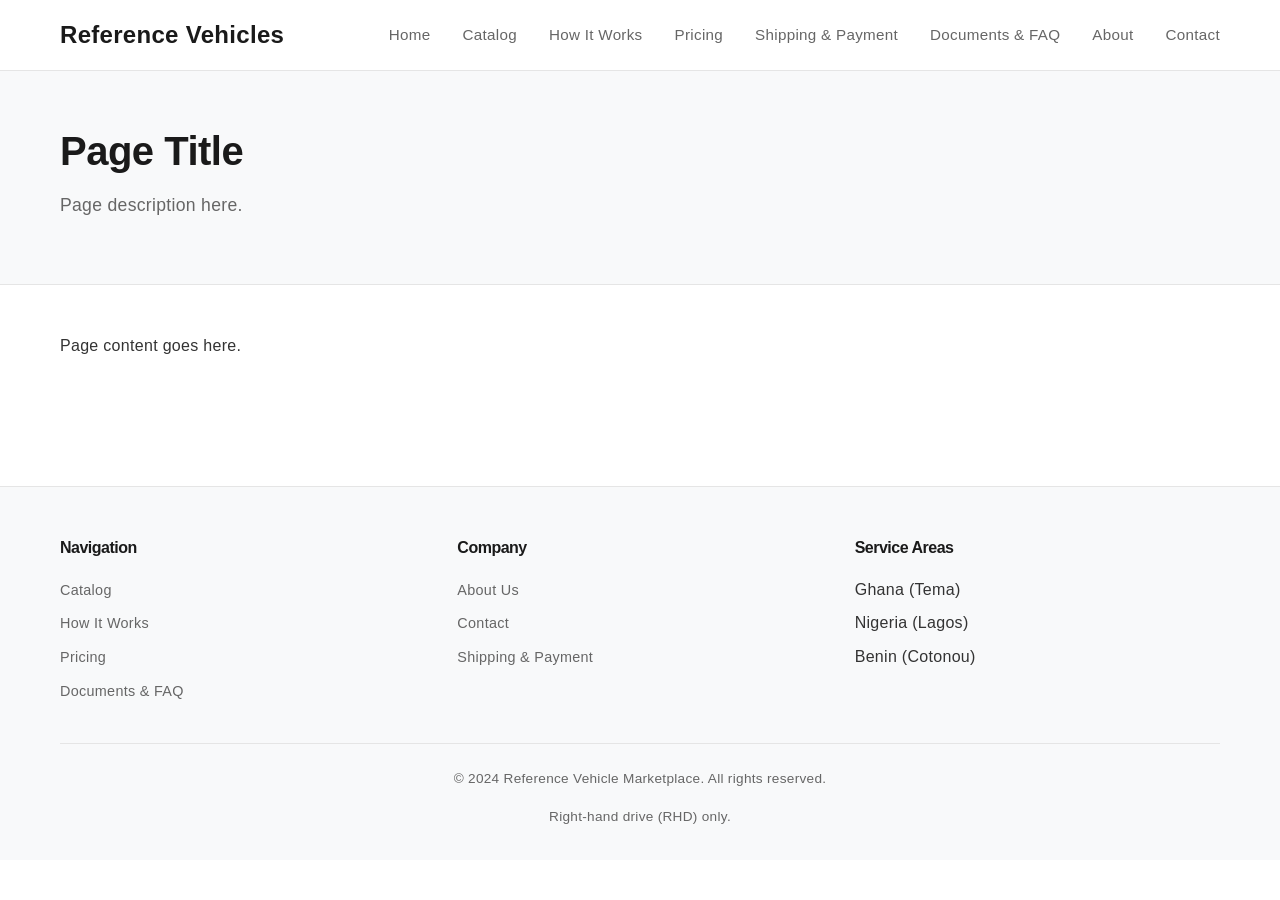
==== about.html @ 440b5043 "Initial commit" ====
<!DOCTYPE html>
<html lang="en">
<head>
  <meta charset="UTF-8">
  <meta name="viewport" content="width=device-width, initial-scale=1.0">
  <title>Page Title - Reference Vehicle Marketplace</title>
  <link rel="stylesheet" href="css/style.css">
  <link rel="stylesheet" href="css/blocksy-inspired.css">
  <link rel="stylesheet" href="css/responsive.css">
</head>
<body>
  <header class="site-header">
    <nav class="navbar">
      <div class="container">
        <div class="navbar-brand">
          <a href="index.html" class="logo">Reference Vehicles</a>
        </div>
        <ul class="navbar-menu">
          <li><a href="index.html">Home</a></li>
          <li><a href="catalog.html">Catalog</a></li>
          <li><a href="how-it-works.html">How It Works</a></li>
          <li><a href="pricing.html">Pricing</a></li>
          <li><a href="shipping-payment.html">Shipping & Payment</a></li>
          <li><a href="documents-faq.html">Documents & FAQ</a></li>
          <li><a href="about.html">About</a></li>
          <li><a href="contact.html">Contact</a></li>
        </ul>
      </div>
    </nav>
  </header>

  <main>
    <section class="page-header">
      <div class="container">
        <h1>Page Title</h1>
        <p>Page description here.</p>
      </div>
    </section>

    <section style="padding: 3rem 0;">
      <div class="container">
        <p>Page content goes here.</p>
      </div>
    </section>
  </main>

  <footer class="site-footer">
    <div class="container">
      <div class="footer-content">
        <div class="footer-section">
          <h4>Navigation</h4>
          <ul>
            <li><a href="catalog.html">Catalog</a></li>
            <li><a href="how-it-works.html">How It Works</a></li>
            <li><a href="pricing.html">Pricing</a></li>
            <li><a href="documents-faq.html">Documents & FAQ</a></li>
          </ul>
        </div>
        <div class="footer-section">
          <h4>Company</h4>
          <ul>
            <li><a href="about.html">About Us</a></li>
            <li><a href="contact.html">Contact</a></li>
            <li><a href="shipping-payment.html">Shipping & Payment</a></li>
          </ul>
        </div>
        <div class="footer-section">
          <h4>Service Areas</h4>
          <ul>
            <li>Ghana (Tema)</li>
            <li>Nigeria (Lagos)</li>
            <li>Benin (Cotonou)</li>
          </ul>
        </div>
      </div>
      <div class="footer-bottom">
        <p>&copy; 2024 Reference Vehicle Marketplace. All rights reserved.</p>
        <p class="disclaimer-footer">Right-hand drive (RHD) only.</p>
      </div>
    </div>
  </footer>

  <script src="js/main.js"></script>
</body>
</html>
---- css/style.css ----
/* Reset */
* {
  margin: 0;
  padding: 0;
  box-sizing: border-box;
}

html {
  font-size: 16px;
  scroll-behavior: smooth;
}

body {
  font-family: -apple-system, BlinkMacSystemFont, 'Segoe UI', Roboto, sans-serif;
  line-height: 1.6;
  color: #333;
  background-color: #fff;
}

h1, h2, h3, h4, h5, h6 {
  font-weight: 600;
  margin-bottom: 1rem;
  color: #1a1a1a;
}

h1 { font-size: 2.5rem; }
h2 { font-size: 2rem; }
h3 { font-size: 1.5rem; }

p { margin-bottom: 1rem; }

a {
  color: #0066cc;
  text-decoration: none;
  transition: color 0.3s ease;
}

a:hover {
  color: #0052a3;
}

/* Container */
.container {
  max-width: 1200px;
  margin: 0 auto;
  padding: 0 20px;
}

/* Header */
.site-header {
  background-color: #fff;
  border-bottom: 1px solid #e5e5e5;
  position: sticky;
  top: 0;
  z-index: 100;
}

.navbar {
  padding: 1rem 0;
}

.navbar .container {
  display: flex;
  justify-content: space-between;
  align-items: center;
}

.navbar-brand {
  flex-shrink: 0;
}

.logo {
  font-size: 1.5rem;
  font-weight: 700;
  color: #1a1a1a;
}

.navbar-menu {
  display: flex;
  list-style: none;
  gap: 2rem;
}

.navbar-menu a {
  color: #666;
  font-size: 0.95rem;
}

/* Buttons */
.btn {
  display: inline-block;
  padding: 0.75rem 1.5rem;
  border: none;
  border-radius: 4px;
  font-size: 1rem;
  font-weight: 500;
  cursor: pointer;
  transition: all 0.3s ease;
}

.btn-primary {
  background-color: #0066cc;
  color: #fff;
}

.btn-primary:hover {
  background-color: #0052a3;
}

.btn-secondary {
  background-color: #f0f0f0;
  color: #333;
  border: 1px solid #ddd;
}

.btn-secondary:hover {
  background-color: #e5e5e5;
}

.btn-block {
  display: block;
  width: 100%;
  margin-bottom: 0.5rem;
}

/* Sections */
section {
  padding: 3rem 0;
}

.hero {
  padding: 4rem 0;
  text-align: center;
  background-color: #f8f9fa;
}

.hero-content h1 {
  margin-bottom: 1rem;
}

.hero-subtitle {
  font-size: 1.2rem;
  color: #666;
  margin-bottom: 1.5rem;
}

.disclaimer-badge {
  display: inline-block;
  padding: 0.5rem 1rem;
  background-color: #fff3cd;
  border: 1px solid #ffc107;
  border-radius: 4px;
  color: #856404;
  font-size: 0.9rem;
  margin: 1rem 0;
}

.page-header {
  padding: 3rem 0;
  background-color: #f8f9fa;
  border-bottom: 1px solid #e5e5e5;
}

.page-header h1 {
  margin-bottom: 0.5rem;
}

.page-header p {
  color: #666;
  font-size: 1.1rem;
}

/* Feature Grid */
.features {
  padding: 4rem 0;
}

.features h2 {
  text-align: center;
  margin-bottom: 3rem;
}

.features-grid {
  display: grid;
  grid-template-columns: repeat(4, 1fr);
  gap: 2rem;
}

.feature-card {
  padding: 2rem;
  background-color: #f8f9fa;
  border-radius: 4px;
  transition: transform 0.3s ease;
}

.feature-card:hover {
  transform: translateY(-2px);
}

.feature-card h3 {
  margin-bottom: 1rem;
  font-size: 1.1rem;
}

.feature-card p {
  color: #666;
  font-size: 0.95rem;
}

/* CTA Section */
.cta-section {
  padding: 3rem 0;
  text-align: center;
  background-color: #f8f9fa;
  border-top: 1px solid #e5e5e5;
  border-bottom: 1px solid #e5e5e5;
}

.cta-section h2 {
  margin-bottom: 1rem;
}

.cta-section p {
  color: #666;
  margin-bottom: 2rem;
}

.cta-buttons {
  display: flex;
  gap: 1rem;
  justify-content: center;
}

/* Info Grid */
.info-section {
  padding: 4rem 0;
}

.info-grid {
  display: grid;
  grid-template-columns: repeat(3, 1fr);
  gap: 2rem;
}

.info-box {
  padding: 2rem;
  background-color: #f8f9fa;
  border-radius: 4px;
}

.info-box h3 {
  margin-bottom: 1rem;
}

.info-box p {
  color: #666;
  font-size: 0.95rem;
}

/* Catalog Layout */
.catalog-layout {
  display: grid;
  grid-template-columns: 250px 1fr;
  gap: 2rem;
}

.catalog-sidebar {
  background-color: #f8f9fa;
  padding: 1.5rem;
  border-radius: 4px;
}

.filter-group h3 {
  font-size: 1rem;
  margin-bottom: 1.5rem;
}

.filter-item {
  margin-bottom: 1.5rem;
}

.filter-item label {
  display: block;
  margin-bottom: 0.5rem;
  font-weight: 500;
}

.filter-select,
.filter-input {
  width: 100%;
  padding: 0.6rem;
  border: 1px solid #ddd;
  border-radius: 4px;
  font-size: 0.9rem;
}

.catalog-main {
  flex: 1;
}

.results-info {
  display: flex;
  justify-content: space-between;
  margin-bottom: 2rem;
  padding-bottom: 1rem;
  border-bottom: 1px solid #e5e5e5;
}

/* Vehicle Grid */
.vehicle-grid {
  display: grid;
  grid-template-columns: repeat(auto-fill, minmax(280px, 1fr));
  gap: 1.5rem;
  margin-bottom: 2rem;
}

.vehicle-card {
  background-color: white;
  border: 1px solid #e5e5e5;
  border-radius: 4px;
  overflow: hidden;
  transition: all 0.3s ease;
}

.vehicle-card:hover {
  border-color: #0066cc;
  box-shadow: 0 4px 8px rgba(0, 0, 0, 0.1);
}

.vehicle-image {
  position: relative;
  width: 100%;
  padding-bottom: 66.67%;
  overflow: hidden;
  background-color: #f8f9fa;
}

.vehicle-image img {
  position: absolute;
  top: 0;
  left: 0;
  width: 100%;
  height: 100%;
  object-fit: cover;
}

.badge {
  display: inline-block;
  padding: 0.25rem 0.75rem;
  background-color: #f0f0f0;
  border: 1px solid #ddd;
  border-radius: 3px;
  font-size: 0.75rem;
  font-weight: 600;
  position: absolute;
  top: 10px;
  right: 10px;
}

.vehicle-info {
  padding: 1.5rem;
}

.vehicle-info h3 {
  font-size: 1.1rem;
  margin-bottom: 1rem;
}

.vehicle-specs p {
  font-size: 0.9rem;
  color: #666;
  margin-bottom: 0.5rem;
}

.vehicle-price {
  margin-top: 1rem;
  padding-top: 1rem;
  border-top: 1px solid #e5e5e5;
}

.price-range {
  font-size: 1.1rem;
  font-weight: 600;
  color: #0066cc;
}

.price-period {
  font-size: 0.85rem;
  color: #999;
}

/* Footer */
.site-footer {
  background-color: #f8f9fa;
  border-top: 1px solid #e5e5e5;
  padding: 3rem 0 1rem;
  margin-top: 4rem;
}

.footer-content {
  display: grid;
  grid-template-columns: repeat(3, 1fr);
  gap: 2rem;
  margin-bottom: 2rem;
}

.footer-section h4 {
  margin-bottom: 1rem;
  font-size: 1rem;
}

.footer-section ul {
  list-style: none;
}

.footer-section li {
  margin-bottom: 0.5rem;
}

.footer-section a {
  color: #666;
  font-size: 0.9rem;
}

.footer-bottom {
  border-top: 1px solid #e5e5e5;
  padding-top: 1.5rem;
  text-align: center;
  color: #666;
  font-size: 0.85rem;
}

.disclaimer-footer {
  margin-top: 1rem;
}

/* Forms */
form {
  max-width: 600px;
}

fieldset {
  border: none;
  padding: 1.5rem 0;
  border-bottom: 1px solid #e5e5e5;
}

legend {
  font-size: 1.1rem;
  font-weight: 600;
  margin-bottom: 1rem;
}

.form-group {
  margin-bottom: 1.5rem;
}

.form-row {
  display: grid;
  grid-template-columns: 1fr 1fr;
  gap: 1rem;
}

label {
  display: block;
  margin-bottom: 0.5rem;
  font-weight: 500;
}

input[type="text"],
input[type="email"],
input[type="tel"],
input[type="number"],
select,
textarea {
  width: 100%;
  padding: 0.75rem;
  border: 1px solid #ddd;
  border-radius: 4px;
  font-size: 1rem;
}

input[type="text"]:focus,
input[type="email"]:focus,
input[type="tel"]:focus,
input[type="number"]:focus,
select:focus,
textarea:focus {
  outline: none;
  border-color: #0066cc;
  box-shadow: 0 0 0 3px rgba(0, 102, 204, 0.1);
}

small {
  display: block;
  margin-top: 0.25rem;
  color: #666;
  font-size: 0.85rem;
}

/* Vehicle Detail */
.vehicle-detail-layout {
  display: grid;
  grid-template-columns: 1fr 1fr;
  gap: 3rem;
}

.vehicle-gallery {
  display: flex;
  flex-direction: column;
}

.main-image {
  position: relative;
  width: 100%;
  padding-bottom: 75%;
  overflow: hidden;
  background-color: #f8f9fa;
  border-radius: 4px;
  margin-bottom: 1rem;
}

.main-image img {
  position: absolute;
  top: 0;
  left: 0;
  width: 100%;
  height: 100%;
  object-fit: cover;
}

.disclaimer-box {
  background-color: #f8f9fa;
  border-left: 4px solid #ffc107;
  padding: 1.5rem;
  margin: 1.5rem 0;
  border-radius: 4px;
}

.price-section {
  background-color: #f8f9fa;
  padding: 1.5rem;
  border-radius: 4px;
  margin: 1.5rem 0;
}

.price-label {
  display: block;
  font-size: 0.85rem;
  color: #666;
  margin-bottom: 0.5rem;
}

.price-value {
  display: block;
  font-size: 1.5rem;
  font-weight: 600;
  color: #0066cc;
}

.spec-table {
  width: 100%;
  border-collapse: collapse;
  margin: 1rem 0;
}

.spec-table tr {
  border-bottom: 1px solid #e5e5e5;
}

.spec-label {
  font-weight: 500;
  color: #666;
  width: 40%;
  padding: 0.75rem 0;
}

.spec-value {
  color: #1a1a1a;
  padding: 0.75rem 0;
}

/* Pagination */
.pagination {
  display: flex;
  justify-content: center;
  gap: 0.5rem;
  margin-top: 2rem;
}

.pagination-btn {
  padding: 0.5rem 1rem;
  border: 1px solid #ddd;
  background-color: white;
  border-radius: 4px;
  cursor: pointer;
}

.pagination-btn:hover {
  background-color: #f8f9fa;
}

.pagination-current {
  padding: 0.5rem 1rem;
  background-color: #0066cc;
  color: white;
  border-radius: 4px;
  font-weight: 600;
}

/* Responsive */
@media (max-width: 768px) {
  .navbar-menu {
    gap: 1rem;
  }

  .features-grid,
  .info-grid,
  .footer-content {
    grid-template-columns: 1fr;
  }

  .catalog-layout {
    grid-template-columns: 1fr;
  }

  .vehicle-detail-layout {
    grid-template-columns: 1fr;
  }

  .form-row {
    grid-template-columns: 1fr;
  }

  h1 { font-size: 1.8rem; }
  h2 { font-size: 1.4rem; }
}

@media (max-width: 480px) {
  html { font-size: 14px; }

  .container {
    padding: 0 12px;
  }

  .navbar .container {
    flex-direction: column;
  }

  .navbar-menu {
    flex-wrap: wrap;
    justify-content: center;
  }

  h1 { font-size: 1.4rem; }
  h2 { font-size: 1.1rem; }

  .cta-buttons {
    flex-direction: column;
  }

  .btn {
    width: 100%;
  }
}
---- css/blocksy-inspired.css ----
/* Blocksy Theme Aesthetic - Minimal Design */

:root {
  --color-primary: #0066cc;
  --color-text-primary: #1a1a1a;
  --color-text-secondary: #666;
  --color-bg-light: #f8f9fa;
  --color-border: #e5e5e5;
}

/* Typography */
body {
  letter-spacing: 0.3px;
}

h1, h2, h3, h4, h5, h6 {
  letter-spacing: -0.5px;
}

/* Minimal buttons */
.btn {
  letter-spacing: 0.3px;
  box-shadow: 0 1px 2px rgba(0, 0, 0, 0.05);
}

.btn-primary:hover {
  box-shadow: 0 2px 4px rgba(0, 0, 0, 0.08);
  transform: translateY(-1px);
}

/* Micro interactions */
a {
  transition: color 0.3s ease;
}

button {
  transition: all 0.3s ease;
}

input, select, textarea {
  transition: border-color 0.3s ease, box-shadow 0.3s ease;
}

/* Grid-based layout */
.features-grid,
.info-grid,
.vehicle-grid {
  grid-auto-rows: minmax(auto, max-content);
}

/* Whitespace */
section {
  padding: 3rem 0;
}

/* Card design */
.feature-card,
.info-box,
.vehicle-card {
  border: 1px solid var(--color-border);
}

.feature-card:hover,
.vehicle-card:hover {
  border-color: var(--color-primary);
}

/* Focus states */
:focus-visible {
  outline: 2px solid var(--color-primary);
  outline-offset: 2px;
}

/* Smooth scroll */
html {
  scroll-behavior: smooth;
}
---- css/responsive.css ----
/* Already included in style.css above - no separate file needed */
/* If you want a separate file, just create an empty file */
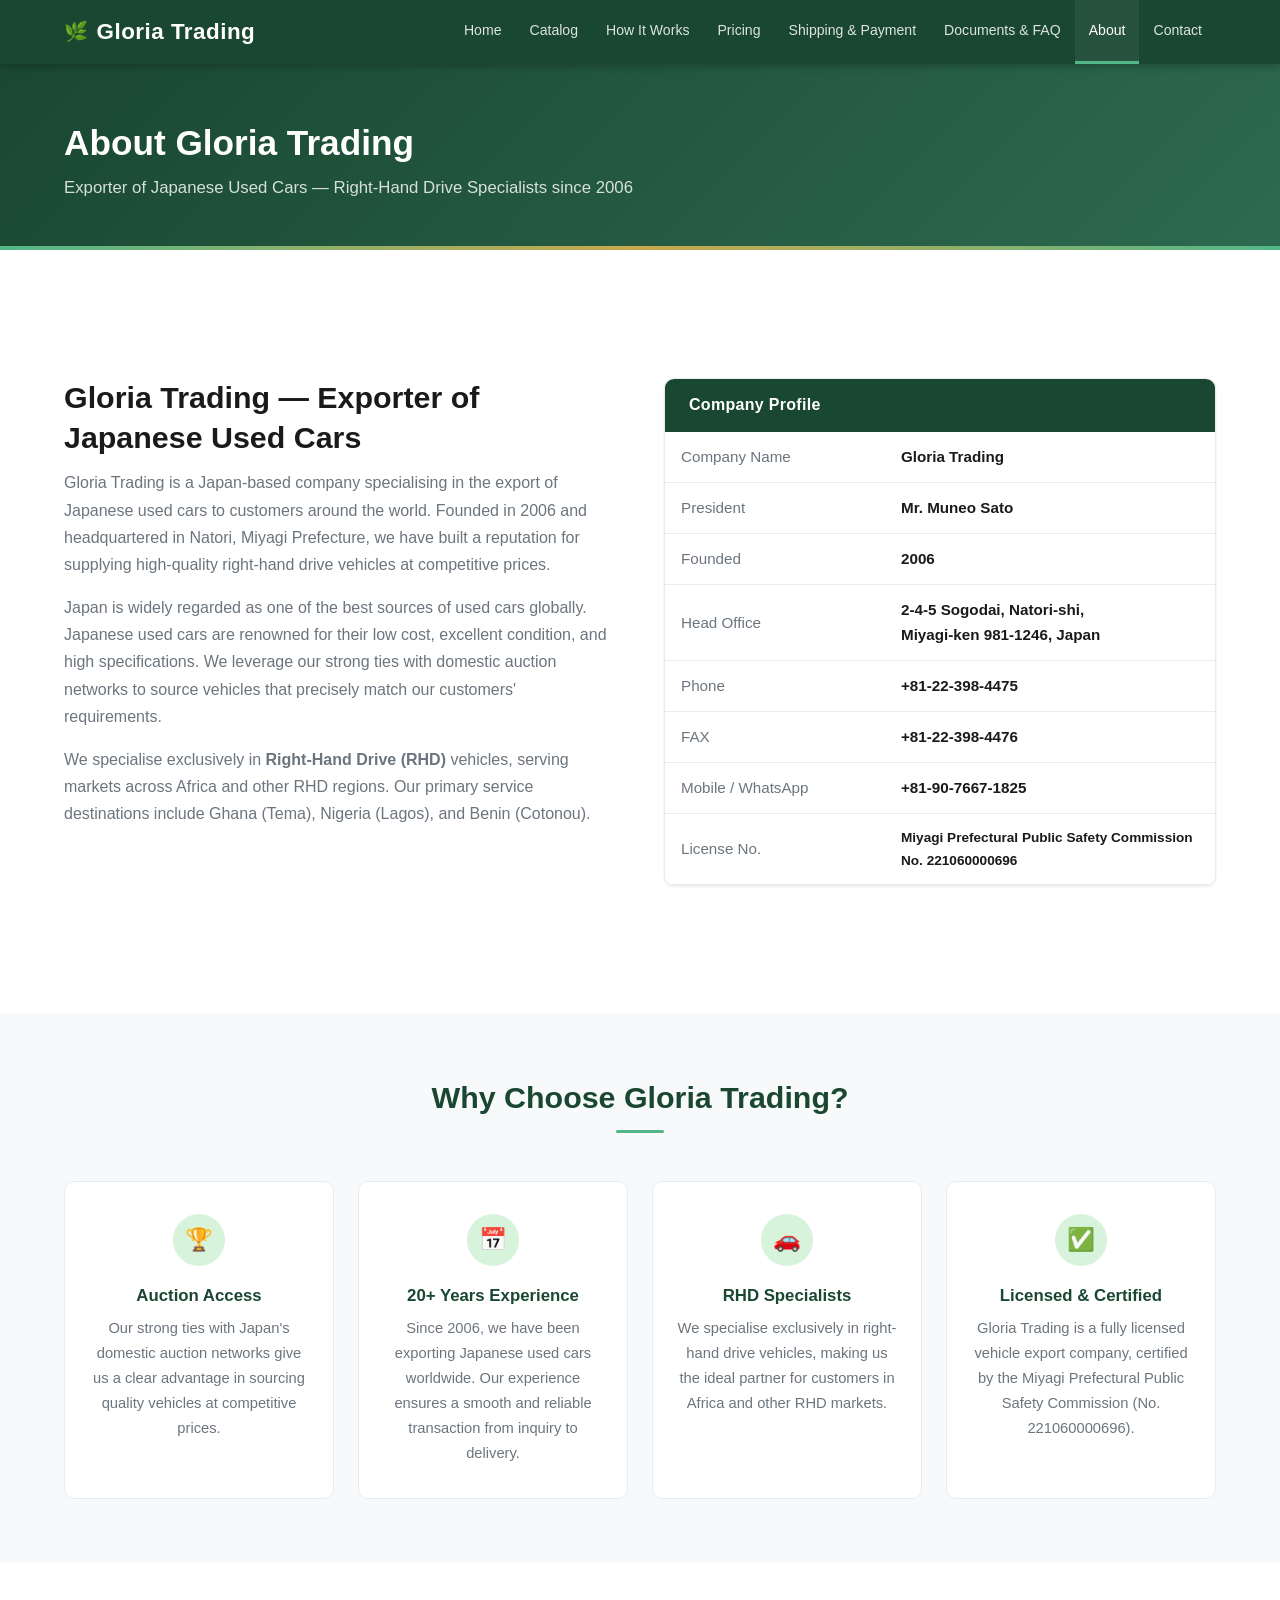
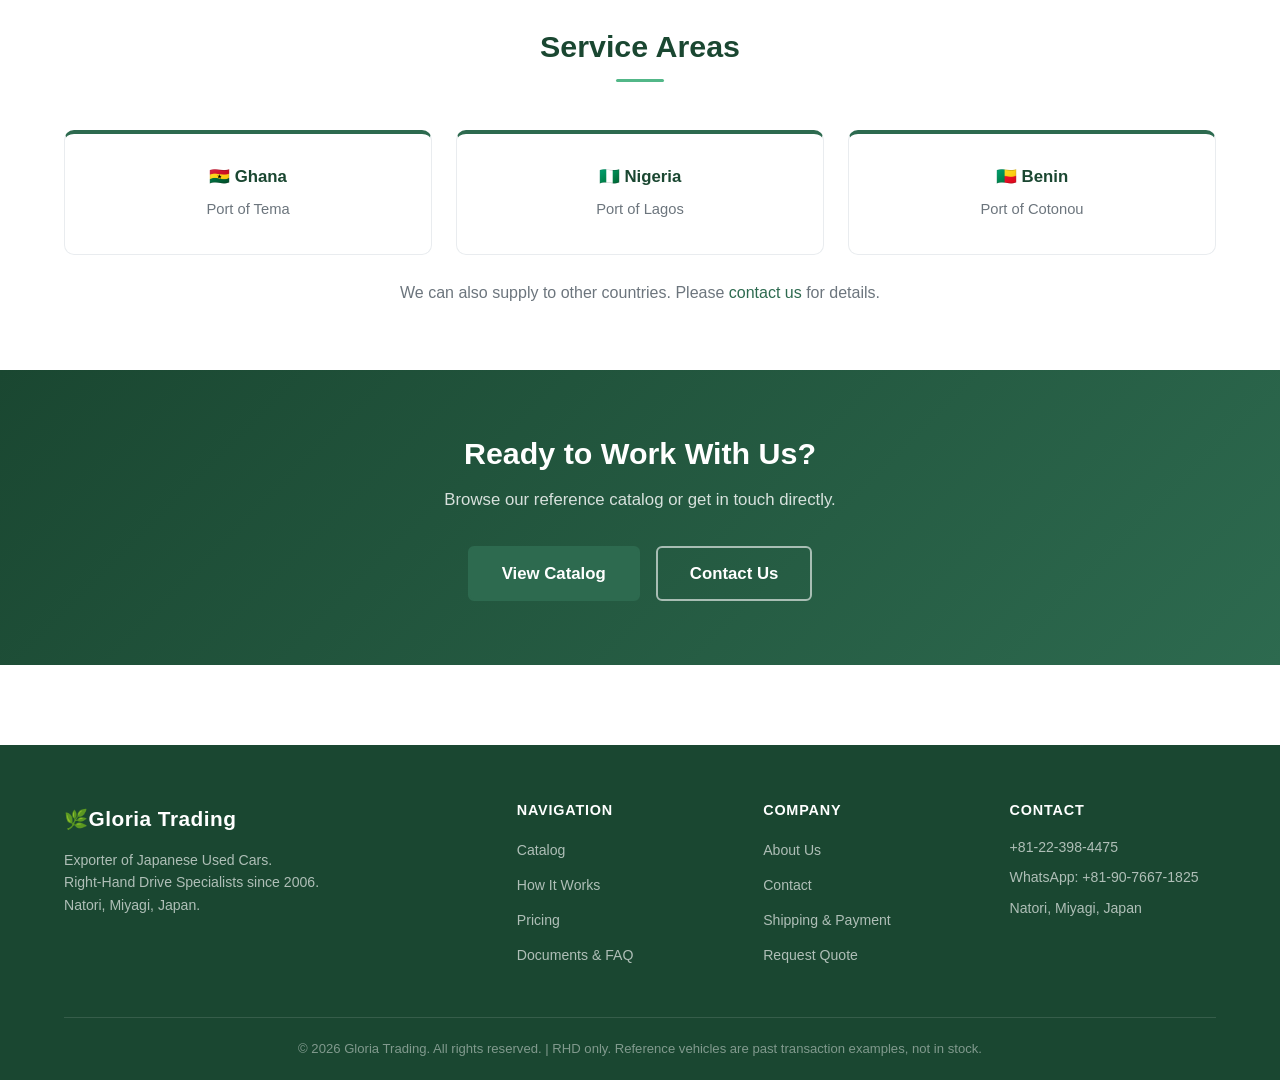
==== commit c8b9b9a4: "初期設定" ====
--- a/about.html
+++ b/about.html
@@ -3,26 +3,29 @@
 <head>
   <meta charset="UTF-8">
   <meta name="viewport" content="width=device-width, initial-scale=1.0">
-  <title>Page Title - Reference Vehicle Marketplace</title>
+  <meta name="description" content="Gloria Trading - Exporter of Japanese used cars since 2006. Based in Miyagi, Japan.">
+  <title>About Us - Gloria Trading</title>
   <link rel="stylesheet" href="css/style.css">
-  <link rel="stylesheet" href="css/blocksy-inspired.css">
-  <link rel="stylesheet" href="css/responsive.css">
 </head>
 <body>
+
   <header class="site-header">
     <nav class="navbar">
       <div class="container">
         <div class="navbar-brand">
-          <a href="index.html" class="logo">Reference Vehicles</a>
+          <a href="index.html" class="logo">Gloria Trading</a>
         </div>
-        <ul class="navbar-menu">
+        <button class="navbar-toggle" id="navToggle" aria-label="Menu">
+          <span></span><span></span><span></span>
+        </button>
+        <ul class="navbar-menu" id="navMenu">
           <li><a href="index.html">Home</a></li>
           <li><a href="catalog.html">Catalog</a></li>
           <li><a href="how-it-works.html">How It Works</a></li>
           <li><a href="pricing.html">Pricing</a></li>
-          <li><a href="shipping-payment.html">Shipping & Payment</a></li>
-          <li><a href="documents-faq.html">Documents & FAQ</a></li>
-          <li><a href="about.html">About</a></li>
+          <li><a href="shipping-payment.html">Shipping &amp; Payment</a></li>
+          <li><a href="documents-faq.html">Documents &amp; FAQ</a></li>
+          <li><a href="about.html" class="active">About</a></li>
           <li><a href="contact.html">Contact</a></li>
         </ul>
       </div>
@@ -32,14 +35,104 @@
   <main>
     <section class="page-header">
       <div class="container">
-        <h1>Page Title</h1>
-        <p>Page description here.</p>
+        <h1>About Gloria Trading</h1>
+        <p>Exporter of Japanese Used Cars — Right-Hand Drive Specialists since 2006</p>
       </div>
     </section>
 
-    <section style="padding: 3rem 0;">
+    <!-- Company Intro -->
+    <section style="padding: 4rem 0;">
       <div class="container">
-        <p>Page content goes here.</p>
+        <div class="about-intro">
+          <div>
+            <h2>Gloria Trading — Exporter of Japanese Used Cars</h2>
+            <p>Gloria Trading is a Japan-based company specialising in the export of Japanese used cars to customers around the world. Founded in 2006 and headquartered in Natori, Miyagi Prefecture, we have built a reputation for supplying high-quality right-hand drive vehicles at competitive prices.</p>
+            <p>Japan is widely regarded as one of the best sources of used cars globally. Japanese used cars are renowned for their low cost, excellent condition, and high specifications. We leverage our strong ties with domestic auction networks to source vehicles that precisely match our customers' requirements.</p>
+            <p>We specialise exclusively in <strong>Right-Hand Drive (RHD)</strong> vehicles, serving markets across Africa and other RHD regions. Our primary service destinations include Ghana (Tema), Nigeria (Lagos), and Benin (Cotonou).</p>
+          </div>
+          <div class="company-profile-card">
+            <h3>Company Profile</h3>
+            <table class="profile-table">
+              <tr><td>Company Name</td><td>Gloria Trading</td></tr>
+              <tr><td>President</td><td>Mr. Muneo Sato</td></tr>
+              <tr><td>Founded</td><td>2006</td></tr>
+              <tr><td>Head Office</td><td>2-4-5 Sogodai, Natori-shi,<br>Miyagi-ken 981-1246, Japan</td></tr>
+              <tr><td>Phone</td><td>+81-22-398-4475</td></tr>
+              <tr><td>FAX</td><td>+81-22-398-4476</td></tr>
+              <tr><td>Mobile / WhatsApp</td><td>+81-90-7667-1825</td></tr>
+              <tr><td>License No.</td><td style="font-size:0.85rem;">Miyagi Prefectural Public Safety Commission<br>No. 221060000696</td></tr>
+            </table>
+          </div>
+        </div>
+      </div>
+    </section>
+
+    <!-- Why Choose -->
+    <section class="features" style="background:#f8f9fa;">
+      <div class="container">
+        <div class="section-title">
+          <h2>Why Choose Gloria Trading?</h2>
+          <div class="section-divider"></div>
+        </div>
+        <div class="features-grid">
+          <div class="feature-card">
+            <div class="feature-icon">🏆</div>
+            <h3>Auction Access</h3>
+            <p>Our strong ties with Japan's domestic auction networks give us a clear advantage in sourcing quality vehicles at competitive prices.</p>
+          </div>
+          <div class="feature-card">
+            <div class="feature-icon">📅</div>
+            <h3>20+ Years Experience</h3>
+            <p>Since 2006, we have been exporting Japanese used cars worldwide. Our experience ensures a smooth and reliable transaction from inquiry to delivery.</p>
+          </div>
+          <div class="feature-card">
+            <div class="feature-icon">🚗</div>
+            <h3>RHD Specialists</h3>
+            <p>We specialise exclusively in right-hand drive vehicles, making us the ideal partner for customers in Africa and other RHD markets.</p>
+          </div>
+          <div class="feature-card">
+            <div class="feature-icon">✅</div>
+            <h3>Licensed &amp; Certified</h3>
+            <p>Gloria Trading is a fully licensed vehicle export company, certified by the Miyagi Prefectural Public Safety Commission (No. 221060000696).</p>
+          </div>
+        </div>
+      </div>
+    </section>
+
+    <!-- Service Areas -->
+    <section class="info-section">
+      <div class="container">
+        <div class="section-title">
+          <h2>Service Areas</h2>
+          <div class="section-divider"></div>
+        </div>
+        <div class="info-grid">
+          <div class="info-box" style="text-align:center;">
+            <h3>🇬🇭 Ghana</h3>
+            <p>Port of Tema</p>
+          </div>
+          <div class="info-box" style="text-align:center;">
+            <h3>🇳🇬 Nigeria</h3>
+            <p>Port of Lagos</p>
+          </div>
+          <div class="info-box" style="text-align:center;">
+            <h3>🇧🇯 Benin</h3>
+            <p>Port of Cotonou</p>
+          </div>
+        </div>
+        <p style="text-align:center; margin-top:1.5rem; color:var(--text-muted);">We can also supply to other countries. Please <a href="contact.html">contact us</a> for details.</p>
+      </div>
+    </section>
+
+    <!-- CTA -->
+    <section class="cta-section">
+      <div class="container">
+        <h2>Ready to Work With Us?</h2>
+        <p>Browse our reference catalog or get in touch directly.</p>
+        <div class="cta-buttons">
+          <a href="catalog.html" class="btn btn-primary btn-lg">View Catalog</a>
+          <a href="contact.html" class="btn btn-outline btn-lg">Contact Us</a>
+        </div>
       </div>
     </section>
   </main>
@@ -47,13 +140,17 @@
   <footer class="site-footer">
     <div class="container">
       <div class="footer-content">
+        <div class="footer-brand">
+          <a href="index.html" class="logo">Gloria Trading</a>
+          <p>Exporter of Japanese Used Cars.<br>Right-Hand Drive Specialists since 2006.<br>Natori, Miyagi, Japan.</p>
+        </div>
         <div class="footer-section">
           <h4>Navigation</h4>
           <ul>
             <li><a href="catalog.html">Catalog</a></li>
             <li><a href="how-it-works.html">How It Works</a></li>
             <li><a href="pricing.html">Pricing</a></li>
-            <li><a href="documents-faq.html">Documents & FAQ</a></li>
+            <li><a href="documents-faq.html">Documents &amp; FAQ</a></li>
           </ul>
         </div>
         <div class="footer-section">
@@ -61,25 +158,28 @@
           <ul>
             <li><a href="about.html">About Us</a></li>
             <li><a href="contact.html">Contact</a></li>
-            <li><a href="shipping-payment.html">Shipping & Payment</a></li>
+            <li><a href="shipping-payment.html">Shipping &amp; Payment</a></li>
+            <li><a href="rfq.html">Request Quote</a></li>
           </ul>
         </div>
         <div class="footer-section">
-          <h4>Service Areas</h4>
-          <ul>
-            <li>Ghana (Tema)</li>
-            <li>Nigeria (Lagos)</li>
-            <li>Benin (Cotonou)</li>
-          </ul>
+          <h4>Contact</h4>
+          <p>+81-22-398-4475</p>
+          <p>WhatsApp: +81-90-7667-1825</p>
+          <p>Natori, Miyagi, Japan</p>
         </div>
       </div>
       <div class="footer-bottom">
-        <p>&copy; 2024 Reference Vehicle Marketplace. All rights reserved.</p>
-        <p class="disclaimer-footer">Right-hand drive (RHD) only.</p>
+        <p>&copy; 2026 Gloria Trading. All rights reserved. | RHD only. Reference vehicles are past transaction examples, not in stock.</p>
       </div>
     </div>
   </footer>
 
+  <script>
+    document.getElementById('navToggle').addEventListener('click', function() {
+      document.getElementById('navMenu').classList.toggle('open');
+    });
+  </script>
   <script src="js/main.js"></script>
 </body>
 </html>
--- a/css/style.css
+++ b/css/style.css
@@ -1,5 +1,35 @@
-/* Reset */
-* {
+/* ============================================================
+   Gloria Trading — Main Stylesheet
+   Theme: White + Deep Green / Simple & Clean
+   ============================================================ */
+
+/* ── CSS Variables ── */
+:root {
+  --green-dark:   #1a4731;
+  --green-mid:    #2d6a4f;
+  --green-light:  #52b788;
+  --green-pale:   #d8f3dc;
+  --green-accent: #40916c;
+  --white:        #ffffff;
+  --gray-100:     #f8f9fa;
+  --gray-200:     #e9ecef;
+  --gray-300:     #dee2e6;
+  --gray-500:     #adb5bd;
+  --gray-600:     #6c757d;
+  --gray-800:     #343a40;
+  --text-dark:    #1a1a1a;
+  --text-muted:   #6c757d;
+  --gold:         #c9a84c;
+  --shadow-sm:    0 1px 3px rgba(0,0,0,0.08);
+  --shadow-md:    0 4px 12px rgba(0,0,0,0.10);
+  --shadow-lg:    0 8px 24px rgba(0,0,0,0.12);
+  --radius:       6px;
+  --radius-lg:    10px;
+  --transition:   0.25s ease;
+}
+
+/* ── Reset ── */
+*, *::before, *::after {
   margin: 0;
   padding: 0;
   box-sizing: border-box;
@@ -11,320 +41,571 @@
 }
 
 body {
-  font-family: -apple-system, BlinkMacSystemFont, 'Segoe UI', Roboto, sans-serif;
-  line-height: 1.6;
-  color: #333;
-  background-color: #fff;
+  font-family: -apple-system, BlinkMacSystemFont, 'Segoe UI', Roboto, 'Helvetica Neue', sans-serif;
+  line-height: 1.7;
+  color: var(--text-dark);
+  background-color: var(--white);
 }
 
 h1, h2, h3, h4, h5, h6 {
-  font-weight: 600;
-  margin-bottom: 1rem;
-  color: #1a1a1a;
-}
-
-h1 { font-size: 2.5rem; }
-h2 { font-size: 2rem; }
-h3 { font-size: 1.5rem; }
-
-p { margin-bottom: 1rem; }
+  font-weight: 700;
+  line-height: 1.3;
+  margin-bottom: 0.75rem;
+  color: var(--text-dark);
+}
+
+h1 { font-size: 2.4rem; }
+h2 { font-size: 1.9rem; }
+h3 { font-size: 1.35rem; }
+h4 { font-size: 1.1rem; }
+
+p { margin-bottom: 1rem; color: var(--text-muted); }
+p:last-child { margin-bottom: 0; }
 
 a {
-  color: #0066cc;
+  color: var(--green-mid);
   text-decoration: none;
-  transition: color 0.3s ease;
-}
-
-a:hover {
-  color: #0052a3;
-}
-
-/* Container */
+  transition: color var(--transition);
+}
+a:hover { color: var(--green-dark); }
+
+ul, ol { padding-left: 1.5rem; }
+li { margin-bottom: 0.4rem; }
+
+img { max-width: 100%; height: auto; display: block; }
+
+/* ── Container ── */
 .container {
   max-width: 1200px;
   margin: 0 auto;
-  padding: 0 20px;
-}
-
-/* Header */
+  padding: 0 24px;
+}
+
+/* ============================================================
+   NAVIGATION
+   ============================================================ */
 .site-header {
-  background-color: #fff;
-  border-bottom: 1px solid #e5e5e5;
+  background-color: var(--green-dark);
   position: sticky;
   top: 0;
-  z-index: 100;
+  z-index: 1000;
+  box-shadow: 0 2px 8px rgba(0,0,0,0.25);
 }
 
 .navbar {
-  padding: 1rem 0;
+  padding: 0;
 }
 
 .navbar .container {
   display: flex;
   justify-content: space-between;
   align-items: center;
-}
-
-.navbar-brand {
-  flex-shrink: 0;
-}
+  height: 64px;
+}
+
+/* Logo */
+.navbar-brand { flex-shrink: 0; }
 
 .logo {
-  font-size: 1.5rem;
-  font-weight: 700;
-  color: #1a1a1a;
-}
-
+  font-size: 1.4rem;
+  font-weight: 800;
+  color: var(--white);
+  letter-spacing: 0.5px;
+  display: flex;
+  align-items: center;
+  gap: 8px;
+}
+
+.logo::before {
+  content: "🌿";
+  font-size: 1.2rem;
+}
+
+/* Nav links */
 .navbar-menu {
   display: flex;
   list-style: none;
-  gap: 2rem;
+  gap: 0;
+  margin: 0;
+  padding: 0;
+  height: 64px;
+  align-items: stretch;
+}
+
+.navbar-menu li {
+  margin: 0;
+  display: flex;
+  align-items: stretch;
 }
 
 .navbar-menu a {
-  color: #666;
-  font-size: 0.95rem;
-}
-
-/* Buttons */
+  color: rgba(255,255,255,0.85);
+  font-size: 0.88rem;
+  font-weight: 500;
+  padding: 0 14px;
+  display: flex;
+  align-items: center;
+  border-bottom: 3px solid transparent;
+  transition: all var(--transition);
+  white-space: nowrap;
+}
+
+.navbar-menu a:hover,
+.navbar-menu a.active {
+  color: var(--white);
+  border-bottom-color: var(--green-light);
+  background-color: rgba(255,255,255,0.06);
+}
+
+/* Mobile hamburger */
+.navbar-toggle {
+  display: none;
+  background: none;
+  border: none;
+  cursor: pointer;
+  padding: 8px;
+  flex-direction: column;
+  gap: 5px;
+}
+
+.navbar-toggle span {
+  display: block;
+  width: 24px;
+  height: 2px;
+  background-color: var(--white);
+  border-radius: 2px;
+  transition: all var(--transition);
+}
+
+/* ============================================================
+   BUTTONS
+   ============================================================ */
 .btn {
   display: inline-block;
-  padding: 0.75rem 1.5rem;
-  border: none;
-  border-radius: 4px;
-  font-size: 1rem;
-  font-weight: 500;
+  padding: 0.65rem 1.5rem;
+  border: 2px solid transparent;
+  border-radius: var(--radius);
+  font-size: 0.95rem;
+  font-weight: 600;
   cursor: pointer;
-  transition: all 0.3s ease;
+  transition: all var(--transition);
+  text-align: center;
+  line-height: 1.4;
 }
 
 .btn-primary {
-  background-color: #0066cc;
-  color: #fff;
-}
-
+  background-color: var(--green-mid);
+  color: var(--white);
+  border-color: var(--green-mid);
+}
 .btn-primary:hover {
-  background-color: #0052a3;
+  background-color: var(--green-dark);
+  border-color: var(--green-dark);
+  color: var(--white);
+  box-shadow: var(--shadow-md);
+  transform: translateY(-1px);
 }
 
 .btn-secondary {
-  background-color: #f0f0f0;
-  color: #333;
-  border: 1px solid #ddd;
-}
-
+  background-color: var(--white);
+  color: var(--green-mid);
+  border-color: var(--green-mid);
+}
 .btn-secondary:hover {
-  background-color: #e5e5e5;
+  background-color: var(--green-pale);
+  color: var(--green-dark);
+}
+
+.btn-outline {
+  background-color: transparent;
+  color: var(--white);
+  border-color: rgba(255,255,255,0.6);
+}
+.btn-outline:hover {
+  background-color: rgba(255,255,255,0.12);
+  border-color: var(--white);
+  color: var(--white);
+}
+
+.btn-whatsapp {
+  background-color: #25D366;
+  color: var(--white);
+  border-color: #25D366;
+}
+.btn-whatsapp:hover {
+  background-color: #1da851;
+  border-color: #1da851;
+  color: var(--white);
 }
 
 .btn-block {
   display: block;
   width: 100%;
-  margin-bottom: 0.5rem;
-}
-
-/* Sections */
-section {
-  padding: 3rem 0;
-}
-
+}
+
+.btn-lg {
+  padding: 0.85rem 2rem;
+  font-size: 1.05rem;
+}
+
+.btn-sm {
+  padding: 0.4rem 1rem;
+  font-size: 0.85rem;
+}
+
+/* ============================================================
+   HERO SECTION
+   ============================================================ */
 .hero {
-  padding: 4rem 0;
+  background: linear-gradient(135deg, var(--green-dark) 0%, var(--green-mid) 60%, var(--green-accent) 100%);
+  padding: 6rem 0 5rem;
   text-align: center;
-  background-color: #f8f9fa;
+  position: relative;
+  overflow: hidden;
+}
+
+.hero::before {
+  content: "";
+  position: absolute;
+  inset: 0;
+  background: url("data:image/svg+xml,%3Csvg width='60' height='60' viewBox='0 0 60 60' xmlns='http://www.w3.org/2000/svg'%3E%3Cg fill='none' fill-rule='evenodd'%3E%3Cg fill='%23ffffff' fill-opacity='0.03'%3E%3Cpath d='M36 34v-4h-2v4h-4v2h4v4h2v-4h4v-2h-4zm0-30V0h-2v4h-4v2h4v4h2V6h4V4h-4zM6 34v-4H4v4H0v2h4v4h2v-4h4v-2H6zM6 4V0H4v4H0v2h4v4h2V6h4V4H6z'/%3E%3C/g%3E%3C/g%3E%3C/svg%3E");
+}
+
+.hero-content {
+  position: relative;
+  z-index: 1;
 }
 
 .hero-content h1 {
+  color: var(--white);
+  font-size: 3rem;
   margin-bottom: 1rem;
+  text-shadow: 0 2px 8px rgba(0,0,0,0.2);
 }
 
 .hero-subtitle {
   font-size: 1.2rem;
-  color: #666;
-  margin-bottom: 1.5rem;
+  color: rgba(255,255,255,0.88);
+  margin-bottom: 2rem;
+  max-width: 560px;
+  margin-left: auto;
+  margin-right: auto;
 }
 
 .disclaimer-badge {
   display: inline-block;
-  padding: 0.5rem 1rem;
-  background-color: #fff3cd;
-  border: 1px solid #ffc107;
-  border-radius: 4px;
-  color: #856404;
-  font-size: 0.9rem;
-  margin: 1rem 0;
-}
-
+  padding: 0.45rem 1.1rem;
+  background-color: rgba(255,255,255,0.15);
+  border: 1px solid rgba(255,255,255,0.35);
+  border-radius: 20px;
+  color: rgba(255,255,255,0.92);
+  font-size: 0.88rem;
+  margin-bottom: 2rem;
+  backdrop-filter: blur(4px);
+}
+
+.hero-actions {
+  display: flex;
+  gap: 1rem;
+  justify-content: center;
+  flex-wrap: wrap;
+  margin-top: 0.5rem;
+}
+
+/* ============================================================
+   PAGE HEADER (inner pages)
+   ============================================================ */
 .page-header {
-  padding: 3rem 0;
-  background-color: #f8f9fa;
-  border-bottom: 1px solid #e5e5e5;
+  background: linear-gradient(135deg, var(--green-dark) 0%, var(--green-mid) 100%);
+  padding: 3.5rem 0 3rem;
+  position: relative;
+  overflow: hidden;
+}
+
+.page-header::after {
+  content: "";
+  position: absolute;
+  bottom: 0;
+  left: 0;
+  right: 0;
+  height: 4px;
+  background: linear-gradient(90deg, var(--green-light), var(--gold), var(--green-light));
 }
 
 .page-header h1 {
+  color: var(--white);
   margin-bottom: 0.5rem;
+  font-size: 2.2rem;
 }
 
 .page-header p {
-  color: #666;
-  font-size: 1.1rem;
-}
-
-/* Feature Grid */
+  color: rgba(255,255,255,0.82);
+  font-size: 1.05rem;
+  margin: 0;
+}
+
+/* ============================================================
+   SECTIONS
+   ============================================================ */
+section { padding: 4rem 0; }
+
+.section-title {
+  text-align: center;
+  margin-bottom: 3rem;
+}
+
+.section-title h2 {
+  color: var(--green-dark);
+  margin-bottom: 0.5rem;
+}
+
+.section-title p {
+  color: var(--text-muted);
+  font-size: 1.05rem;
+  max-width: 560px;
+  margin: 0 auto;
+}
+
+.section-divider {
+  width: 48px;
+  height: 3px;
+  background: var(--green-light);
+  margin: 0.75rem auto 0;
+  border-radius: 2px;
+}
+
+/* ============================================================
+   FEATURE CARDS
+   ============================================================ */
 .features {
   padding: 4rem 0;
-}
-
-.features h2 {
-  text-align: center;
-  margin-bottom: 3rem;
+  background-color: var(--gray-100);
 }
 
 .features-grid {
   display: grid;
   grid-template-columns: repeat(4, 1fr);
-  gap: 2rem;
+  gap: 1.5rem;
 }
 
 .feature-card {
-  padding: 2rem;
-  background-color: #f8f9fa;
-  border-radius: 4px;
-  transition: transform 0.3s ease;
+  padding: 2rem 1.5rem;
+  background-color: var(--white);
+  border-radius: var(--radius-lg);
+  border: 1px solid var(--gray-200);
+  transition: all var(--transition);
+  text-align: center;
 }
 
 .feature-card:hover {
-  transform: translateY(-2px);
+  transform: translateY(-4px);
+  box-shadow: var(--shadow-md);
+  border-color: var(--green-light);
+}
+
+.feature-icon {
+  width: 52px;
+  height: 52px;
+  background-color: var(--green-pale);
+  border-radius: 50%;
+  display: flex;
+  align-items: center;
+  justify-content: center;
+  margin: 0 auto 1.2rem;
+  font-size: 1.4rem;
 }
 
 .feature-card h3 {
-  margin-bottom: 1rem;
-  font-size: 1.1rem;
+  font-size: 1.05rem;
+  color: var(--green-dark);
+  margin-bottom: 0.6rem;
 }
 
 .feature-card p {
-  color: #666;
-  font-size: 0.95rem;
-}
-
-/* CTA Section */
+  color: var(--text-muted);
+  font-size: 0.92rem;
+  margin: 0;
+}
+
+/* ============================================================
+   CTA SECTION
+   ============================================================ */
 .cta-section {
-  padding: 3rem 0;
+  padding: 4rem 0;
   text-align: center;
-  background-color: #f8f9fa;
-  border-top: 1px solid #e5e5e5;
-  border-bottom: 1px solid #e5e5e5;
+  background: linear-gradient(135deg, var(--green-dark) 0%, var(--green-mid) 100%);
 }
 
 .cta-section h2 {
-  margin-bottom: 1rem;
+  color: var(--white);
+  margin-bottom: 0.75rem;
 }
 
 .cta-section p {
-  color: #666;
+  color: rgba(255,255,255,0.82);
   margin-bottom: 2rem;
+  font-size: 1.05rem;
 }
 
 .cta-buttons {
   display: flex;
   gap: 1rem;
   justify-content: center;
-}
-
-/* Info Grid */
-.info-section {
-  padding: 4rem 0;
-}
+  flex-wrap: wrap;
+}
+
+/* ============================================================
+   INFO GRID
+   ============================================================ */
+.info-section { padding: 4rem 0; }
 
 .info-grid {
   display: grid;
   grid-template-columns: repeat(3, 1fr);
-  gap: 2rem;
+  gap: 1.5rem;
 }
 
 .info-box {
   padding: 2rem;
-  background-color: #f8f9fa;
-  border-radius: 4px;
-}
+  background-color: var(--white);
+  border-radius: var(--radius-lg);
+  border: 1px solid var(--gray-200);
+  border-top: 4px solid var(--green-mid);
+  transition: box-shadow var(--transition);
+}
+
+.info-box:hover { box-shadow: var(--shadow-md); }
 
 .info-box h3 {
-  margin-bottom: 1rem;
+  font-size: 1.05rem;
+  color: var(--green-dark);
+  margin-bottom: 0.6rem;
 }
 
 .info-box p {
-  color: #666;
-  font-size: 0.95rem;
-}
-
-/* Catalog Layout */
+  color: var(--text-muted);
+  font-size: 0.92rem;
+  margin: 0;
+}
+
+/* ============================================================
+   CATALOG LAYOUT
+   ============================================================ */
 .catalog-layout {
   display: grid;
-  grid-template-columns: 250px 1fr;
+  grid-template-columns: 240px 1fr;
   gap: 2rem;
+  align-items: start;
 }
 
 .catalog-sidebar {
-  background-color: #f8f9fa;
+  background-color: var(--white);
+  border: 1px solid var(--gray-200);
+  border-radius: var(--radius-lg);
   padding: 1.5rem;
-  border-radius: 4px;
+  position: sticky;
+  top: 80px;
 }
 
 .filter-group h3 {
-  font-size: 1rem;
-  margin-bottom: 1.5rem;
+  font-size: 0.95rem;
+  font-weight: 700;
+  color: var(--green-dark);
+  margin-bottom: 1.2rem;
+  padding-bottom: 0.6rem;
+  border-bottom: 2px solid var(--green-pale);
+  text-transform: uppercase;
+  letter-spacing: 0.5px;
 }
 
 .filter-item {
-  margin-bottom: 1.5rem;
+  margin-bottom: 1.2rem;
 }
 
 .filter-item label {
   display: block;
-  margin-bottom: 0.5rem;
-  font-weight: 500;
+  margin-bottom: 0.4rem;
+  font-weight: 600;
+  font-size: 0.88rem;
+  color: var(--gray-800);
 }
 
 .filter-select,
 .filter-input {
   width: 100%;
-  padding: 0.6rem;
-  border: 1px solid #ddd;
-  border-radius: 4px;
+  padding: 0.55rem 0.75rem;
+  border: 1px solid var(--gray-300);
+  border-radius: var(--radius);
   font-size: 0.9rem;
-}
-
-.catalog-main {
-  flex: 1;
-}
+  background-color: var(--white);
+  transition: border-color var(--transition);
+}
+
+.filter-select:focus,
+.filter-input:focus {
+  outline: none;
+  border-color: var(--green-mid);
+  box-shadow: 0 0 0 3px rgba(45,106,79,0.1);
+}
+
+.catalog-main { min-width: 0; }
 
 .results-info {
   display: flex;
   justify-content: space-between;
-  margin-bottom: 2rem;
+  align-items: center;
+  margin-bottom: 1.5rem;
   padding-bottom: 1rem;
-  border-bottom: 1px solid #e5e5e5;
-}
-
-/* Vehicle Grid */
+  border-bottom: 1px solid var(--gray-200);
+}
+
+.results-count {
+  font-weight: 600;
+  color: var(--green-dark);
+}
+
+/* ============================================================
+   VEHICLE CARDS
+   ============================================================ */
 .vehicle-grid {
   display: grid;
-  grid-template-columns: repeat(auto-fill, minmax(280px, 1fr));
+  grid-template-columns: repeat(auto-fill, minmax(260px, 1fr));
   gap: 1.5rem;
   margin-bottom: 2rem;
 }
 
 .vehicle-card {
-  background-color: white;
-  border: 1px solid #e5e5e5;
-  border-radius: 4px;
+  background-color: var(--white);
+  border: 1px solid var(--gray-200);
+  border-radius: var(--radius-lg);
   overflow: hidden;
-  transition: all 0.3s ease;
+  transition: all var(--transition);
+  display: flex;
+  flex-direction: column;
+  position: relative;
 }
 
 .vehicle-card:hover {
-  border-color: #0066cc;
-  box-shadow: 0 4px 8px rgba(0, 0, 0, 0.1);
+  border-color: var(--green-mid);
+  box-shadow: var(--shadow-lg);
+  transform: translateY(-3px);
+}
+
+/* REFERENCE ribbon */
+.vehicle-card::before {
+  content: "REFERENCE";
+  position: absolute;
+  top: 0;
+  left: 0;
+  width: 100%;
+  background: var(--green-dark);
+  color: var(--white);
+  text-align: center;
+  padding: 0.35rem 0;
+  font-size: 0.72rem;
+  font-weight: 700;
+  letter-spacing: 2px;
+  z-index: 2;
 }
 
 .vehicle-image {
@@ -332,128 +613,320 @@
   width: 100%;
   padding-bottom: 66.67%;
   overflow: hidden;
-  background-color: #f8f9fa;
+  background-color: var(--gray-100);
+  margin-top: 1.7rem;
 }
 
 .vehicle-image img {
   position: absolute;
-  top: 0;
-  left: 0;
+  top: 0; left: 0;
+  width: 100%; height: 100%;
+  object-fit: cover;
+  transition: transform 0.4s ease;
+}
+
+.vehicle-card:hover .vehicle-image img {
+  transform: scale(1.04);
+}
+
+.vehicle-image.no-image {
+  background-color: var(--gray-200);
+  display: flex;
+  align-items: center;
+  justify-content: center;
+  color: var(--gray-500);
+  font-size: 0.85rem;
+}
+
+.vehicle-card-inner {
+  padding: 1.25rem 1.25rem 1.5rem;
+  text-align: center;
+  flex: 1;
+  display: flex;
+  flex-direction: column;
+}
+
+.vehicle-title {
+  font-size: 1.1rem;
+  font-weight: 700;
+  color: var(--text-dark);
+  margin-bottom: 0.3rem;
+}
+
+.ref-id {
+  font-size: 0.8rem;
+  color: var(--gray-500);
+  margin-bottom: 0.6rem;
+  font-family: monospace;
+}
+
+.vehicle-meta {
+  font-size: 0.88rem;
+  color: var(--text-muted);
+  margin-bottom: 0.3rem;
+}
+
+.vehicle-drive {
+  font-size: 0.82rem;
+  color: var(--green-accent);
+  font-weight: 600;
+  margin-bottom: 0.8rem;
+}
+
+.vehicle-price-block {
+  margin: 0.8rem 0 1rem;
+  padding: 0.8rem;
+  background-color: var(--gray-100);
+  border-radius: var(--radius);
+}
+
+.price-label {
+  font-size: 0.78rem;
+  color: var(--gray-600);
+  margin-bottom: 0.25rem;
+  text-transform: uppercase;
+  letter-spacing: 0.5px;
+}
+
+.price-range {
+  font-size: 1.2rem;
+  font-weight: 700;
+  color: var(--green-dark);
+  margin-bottom: 0.2rem;
+}
+
+.price-basis {
+  font-size: 0.78rem;
+  color: var(--gray-500);
+}
+
+.vehicle-note {
+  font-size: 0.78rem;
+  color: var(--gray-500);
+  margin: 0.5rem 0 1rem;
+  font-style: italic;
+}
+
+.vehicle-card-inner .btn {
+  margin-top: auto;
+}
+
+/* ============================================================
+   VEHICLE DETAIL
+   ============================================================ */
+.vehicle-detail-layout {
+  display: grid;
+  grid-template-columns: 1fr 1fr;
+  gap: 3rem;
+  align-items: start;
+}
+
+.vehicle-gallery { display: flex; flex-direction: column; }
+
+.main-image {
+  position: relative;
   width: 100%;
-  height: 100%;
+  padding-bottom: 75%;
+  overflow: hidden;
+  background-color: var(--gray-100);
+  border-radius: var(--radius-lg);
+  margin-bottom: 1rem;
+  border: 1px solid var(--gray-200);
+}
+
+.main-image img {
+  position: absolute;
+  top: 0; left: 0;
+  width: 100%; height: 100%;
   object-fit: cover;
 }
 
-.badge {
-  display: inline-block;
-  padding: 0.25rem 0.75rem;
-  background-color: #f0f0f0;
-  border: 1px solid #ddd;
-  border-radius: 3px;
-  font-size: 0.75rem;
+.main-image.no-image {
+  background-color: var(--gray-200);
+  display: flex;
+  align-items: center;
+  justify-content: center;
+  color: var(--gray-500);
+}
+
+.disclaimer-box {
+  background-color: #fffbeb;
+  border-left: 4px solid var(--gold);
+  padding: 1.25rem 1.5rem;
+  margin: 1.5rem 0;
+  border-radius: 0 var(--radius) var(--radius) 0;
+}
+
+.disclaimer-box p { color: #7c5c00; margin: 0; font-size: 0.9rem; }
+
+.price-section {
+  background-color: var(--green-pale);
+  padding: 1.5rem;
+  border-radius: var(--radius-lg);
+  margin: 1.5rem 0;
+  border: 1px solid rgba(45,106,79,0.2);
+}
+
+.price-value {
+  display: block;
+  font-size: 1.6rem;
+  font-weight: 700;
+  color: var(--green-dark);
+  margin-top: 0.25rem;
+}
+
+.spec-table {
+  width: 100%;
+  border-collapse: collapse;
+  margin: 1rem 0;
+}
+
+.spec-table tr { border-bottom: 1px solid var(--gray-200); }
+.spec-table tr:last-child { border-bottom: none; }
+
+.spec-label {
   font-weight: 600;
-  position: absolute;
-  top: 10px;
-  right: 10px;
-}
-
-.vehicle-info {
-  padding: 1.5rem;
-}
-
-.vehicle-info h3 {
-  font-size: 1.1rem;
-  margin-bottom: 1rem;
-}
-
-.vehicle-specs p {
+  color: var(--gray-600);
+  width: 40%;
+  padding: 0.7rem 0;
   font-size: 0.9rem;
-  color: #666;
-  margin-bottom: 0.5rem;
-}
-
-.vehicle-price {
-  margin-top: 1rem;
-  padding-top: 1rem;
-  border-top: 1px solid #e5e5e5;
-}
-
-.price-range {
-  font-size: 1.1rem;
-  font-weight: 600;
-  color: #0066cc;
-}
-
-.price-period {
-  font-size: 0.85rem;
-  color: #999;
-}
-
-/* Footer */
+}
+
+.spec-value {
+  color: var(--text-dark);
+  padding: 0.7rem 0;
+  font-size: 0.95rem;
+}
+
+/* ============================================================
+   PAGINATION
+   ============================================================ */
+.pagination {
+  display: flex;
+  justify-content: center;
+  gap: 0.4rem;
+  margin-top: 2rem;
+}
+
+.pagination-btn {
+  padding: 0.5rem 1rem;
+  border: 1px solid var(--gray-300);
+  background-color: var(--white);
+  border-radius: var(--radius);
+  cursor: pointer;
+  font-size: 0.9rem;
+  transition: all var(--transition);
+}
+
+.pagination-btn:hover {
+  background-color: var(--green-pale);
+  border-color: var(--green-mid);
+  color: var(--green-dark);
+}
+
+.pagination-current {
+  padding: 0.5rem 1rem;
+  background-color: var(--green-mid);
+  color: var(--white);
+  border-radius: var(--radius);
+  font-weight: 700;
+  font-size: 0.9rem;
+}
+
+/* ============================================================
+   FOOTER
+   ============================================================ */
 .site-footer {
-  background-color: #f8f9fa;
-  border-top: 1px solid #e5e5e5;
-  padding: 3rem 0 1rem;
-  margin-top: 4rem;
+  background-color: var(--green-dark);
+  color: rgba(255,255,255,0.75);
+  padding: 3.5rem 0 0;
+  margin-top: 5rem;
 }
 
 .footer-content {
   display: grid;
-  grid-template-columns: repeat(3, 1fr);
-  gap: 2rem;
-  margin-bottom: 2rem;
+  grid-template-columns: 2fr 1fr 1fr 1fr;
+  gap: 2.5rem;
+  padding-bottom: 2.5rem;
+  border-bottom: 1px solid rgba(255,255,255,0.12);
+}
+
+.footer-brand .logo {
+  font-size: 1.3rem;
+  color: var(--white);
+  margin-bottom: 0.75rem;
+}
+
+.footer-brand p {
+  color: rgba(255,255,255,0.65);
+  font-size: 0.88rem;
+  line-height: 1.6;
 }
 
 .footer-section h4 {
+  color: var(--white);
+  font-size: 0.9rem;
+  font-weight: 700;
+  text-transform: uppercase;
+  letter-spacing: 0.8px;
   margin-bottom: 1rem;
-  font-size: 1rem;
-}
-
-.footer-section ul {
-  list-style: none;
-}
-
-.footer-section li {
-  margin-bottom: 0.5rem;
-}
+}
+
+.footer-section ul { list-style: none; padding: 0; }
+
+.footer-section li { margin-bottom: 0.5rem; }
 
 .footer-section a {
-  color: #666;
-  font-size: 0.9rem;
+  color: rgba(255,255,255,0.65);
+  font-size: 0.88rem;
+  transition: color var(--transition);
+}
+
+.footer-section a:hover { color: var(--green-light); }
+
+.footer-section p {
+  color: rgba(255,255,255,0.65);
+  font-size: 0.88rem;
+  margin-bottom: 0.4rem;
 }
 
 .footer-bottom {
-  border-top: 1px solid #e5e5e5;
-  padding-top: 1.5rem;
+  padding: 1.25rem 0;
   text-align: center;
-  color: #666;
-  font-size: 0.85rem;
-}
-
-.disclaimer-footer {
-  margin-top: 1rem;
-}
-
-/* Forms */
-form {
-  max-width: 600px;
+  font-size: 0.82rem;
+  color: rgba(255,255,255,0.45);
+}
+
+.footer-bottom p { margin: 0; color: rgba(255,255,255,0.45); }
+
+/* ============================================================
+   FORMS
+   ============================================================ */
+.form-card {
+  background-color: var(--white);
+  border: 1px solid var(--gray-200);
+  border-radius: var(--radius-lg);
+  padding: 2rem;
+  box-shadow: var(--shadow-sm);
 }
 
 fieldset {
   border: none;
-  padding: 1.5rem 0;
-  border-bottom: 1px solid #e5e5e5;
-}
+  padding: 1.25rem 0;
+  border-bottom: 1px solid var(--gray-200);
+}
+
+fieldset:last-of-type { border-bottom: none; }
 
 legend {
-  font-size: 1.1rem;
-  font-weight: 600;
+  font-size: 1rem;
+  font-weight: 700;
+  color: var(--green-dark);
   margin-bottom: 1rem;
-}
-
-.form-group {
-  margin-bottom: 1.5rem;
-}
+  padding: 0;
+}
+
+.form-group { margin-bottom: 1.25rem; }
 
 .form-row {
   display: grid;
@@ -463,8 +936,10 @@
 
 label {
   display: block;
-  margin-bottom: 0.5rem;
-  font-weight: 500;
+  margin-bottom: 0.4rem;
+  font-weight: 600;
+  font-size: 0.9rem;
+  color: var(--gray-800);
 }
 
 input[type="text"],
@@ -474,192 +949,503 @@
 select,
 textarea {
   width: 100%;
-  padding: 0.75rem;
-  border: 1px solid #ddd;
-  border-radius: 4px;
-  font-size: 1rem;
-}
-
-input[type="text"]:focus,
-input[type="email"]:focus,
-input[type="tel"]:focus,
-input[type="number"]:focus,
+  padding: 0.7rem 0.9rem;
+  border: 1px solid var(--gray-300);
+  border-radius: var(--radius);
+  font-size: 0.95rem;
+  font-family: inherit;
+  background-color: var(--white);
+  transition: border-color var(--transition), box-shadow var(--transition);
+  color: var(--text-dark);
+}
+
+input:focus,
 select:focus,
 textarea:focus {
   outline: none;
-  border-color: #0066cc;
-  box-shadow: 0 0 0 3px rgba(0, 102, 204, 0.1);
+  border-color: var(--green-mid);
+  box-shadow: 0 0 0 3px rgba(45,106,79,0.12);
 }
 
 small {
   display: block;
-  margin-top: 0.25rem;
-  color: #666;
+  margin-top: 0.3rem;
+  color: var(--gray-600);
+  font-size: 0.82rem;
+}
+
+/* ============================================================
+   STATUS MESSAGES
+   ============================================================ */
+.status-message {
+  padding: 1rem 1.25rem;
+  border-radius: var(--radius);
+  margin-bottom: 1.25rem;
+  font-weight: 600;
+  font-size: 0.95rem;
+}
+
+.status-success {
+  background-color: var(--green-pale);
+  color: var(--green-dark);
+  border: 1px solid var(--green-light);
+}
+
+.status-error {
+  background-color: #fdecea;
+  color: #b71c1c;
+  border: 1px solid #f5c6cb;
+}
+
+/* ============================================================
+   TABLES
+   ============================================================ */
+.data-table {
+  width: 100%;
+  border-collapse: collapse;
+  font-size: 0.95rem;
+}
+
+.data-table th {
+  background-color: var(--green-dark);
+  color: var(--white);
+  padding: 0.75rem 1rem;
+  text-align: left;
   font-size: 0.85rem;
-}
-
-/* Vehicle Detail */
-.vehicle-detail-layout {
+  font-weight: 600;
+  letter-spacing: 0.3px;
+}
+
+.data-table td {
+  padding: 0.75rem 1rem;
+  border-bottom: 1px solid var(--gray-200);
+  color: var(--text-dark);
+}
+
+.data-table tr:hover td { background-color: var(--gray-100); }
+
+.profile-table {
+  width: 100%;
+  border-collapse: collapse;
+}
+
+.profile-table td {
+  padding: 0.75rem 1rem;
+  border-bottom: 1px solid var(--gray-200);
+  font-size: 0.95rem;
+}
+
+.profile-table td:first-child {
+  color: var(--gray-600);
+  font-weight: 500;
+  width: 40%;
+}
+
+.profile-table td:last-child {
+  color: var(--text-dark);
+  font-weight: 600;
+}
+
+/* ============================================================
+   STEP CARDS (How It Works)
+   ============================================================ */
+.steps-grid {
+  display: grid;
+  grid-template-columns: repeat(4, 1fr);
+  gap: 1.5rem;
+  margin-bottom: 2rem;
+}
+
+.step-card {
+  background-color: var(--white);
+  border: 1px solid var(--gray-200);
+  border-radius: var(--radius-lg);
+  padding: 1.75rem 1.25rem;
+  text-align: center;
+  transition: all var(--transition);
+  position: relative;
+}
+
+.step-card:hover {
+  border-color: var(--green-mid);
+  box-shadow: var(--shadow-md);
+  transform: translateY(-3px);
+}
+
+.step-number {
+  width: 44px;
+  height: 44px;
+  background-color: var(--green-mid);
+  color: var(--white);
+  border-radius: 50%;
+  display: flex;
+  align-items: center;
+  justify-content: center;
+  font-size: 1.1rem;
+  font-weight: 700;
+  margin: 0 auto 1rem;
+}
+
+.step-card h3 {
+  font-size: 1rem;
+  color: var(--green-dark);
+  margin-bottom: 0.6rem;
+}
+
+.step-card p {
+  font-size: 0.88rem;
+  color: var(--text-muted);
+  margin: 0;
+}
+
+/* ============================================================
+   NOTICE / ALERT BOXES
+   ============================================================ */
+.notice-box {
+  background-color: var(--green-pale);
+  border: 1px solid rgba(45,106,79,0.25);
+  border-left: 4px solid var(--green-mid);
+  border-radius: 0 var(--radius) var(--radius) 0;
+  padding: 1.25rem 1.5rem;
+  margin: 1.5rem 0;
+}
+
+.notice-box h4 {
+  color: var(--green-dark);
+  margin-bottom: 0.5rem;
+  font-size: 0.95rem;
+}
+
+.notice-box p {
+  color: var(--green-mid);
+  margin: 0;
+  font-size: 0.9rem;
+}
+
+.warning-box {
+  background-color: #fffbeb;
+  border-left: 4px solid var(--gold);
+  border-radius: 0 var(--radius) var(--radius) 0;
+  padding: 1.25rem 1.5rem;
+  margin: 1.5rem 0;
+}
+
+.warning-box h4 { color: #7c5c00; margin-bottom: 0.5rem; }
+.warning-box p { color: #7c5c00; margin: 0; font-size: 0.9rem; }
+
+/* ============================================================
+   CONTACT PAGE
+   ============================================================ */
+.contact-layout {
+  display: grid;
+  grid-template-columns: 1fr 1.6fr;
+  gap: 3rem;
+  align-items: start;
+}
+
+.contact-info-card {
+  background-color: var(--white);
+  border: 1px solid var(--gray-200);
+  border-radius: var(--radius-lg);
+  padding: 2rem;
+}
+
+.contact-item {
+  display: flex;
+  gap: 1rem;
+  padding: 1.25rem 0;
+  border-bottom: 1px solid var(--gray-200);
+}
+
+.contact-item:last-child { border-bottom: none; }
+
+.contact-icon {
+  width: 44px;
+  height: 44px;
+  background-color: var(--green-pale);
+  border-radius: 50%;
+  display: flex;
+  align-items: center;
+  justify-content: center;
+  font-size: 1.2rem;
+  flex-shrink: 0;
+}
+
+.contact-item h4 {
+  font-size: 0.9rem;
+  color: var(--green-dark);
+  margin-bottom: 0.25rem;
+}
+
+.contact-item p {
+  font-size: 0.9rem;
+  color: var(--text-muted);
+  margin: 0;
+}
+
+/* ============================================================
+   ABOUT PAGE
+   ============================================================ */
+.about-intro {
   display: grid;
   grid-template-columns: 1fr 1fr;
   gap: 3rem;
-}
-
-.vehicle-gallery {
-  display: flex;
-  flex-direction: column;
-}
-
-.main-image {
-  position: relative;
-  width: 100%;
-  padding-bottom: 75%;
+  align-items: start;
+  padding: 4rem 0;
+}
+
+.company-profile-card {
+  background-color: var(--white);
+  border: 1px solid var(--gray-200);
+  border-radius: var(--radius-lg);
   overflow: hidden;
-  background-color: #f8f9fa;
-  border-radius: 4px;
-  margin-bottom: 1rem;
-}
-
-.main-image img {
-  position: absolute;
-  top: 0;
-  left: 0;
-  width: 100%;
-  height: 100%;
-  object-fit: cover;
-}
-
-.disclaimer-box {
-  background-color: #f8f9fa;
-  border-left: 4px solid #ffc107;
-  padding: 1.5rem;
-  margin: 1.5rem 0;
-  border-radius: 4px;
-}
-
-.price-section {
-  background-color: #f8f9fa;
-  padding: 1.5rem;
-  border-radius: 4px;
-  margin: 1.5rem 0;
-}
-
-.price-label {
-  display: block;
-  font-size: 0.85rem;
-  color: #666;
-  margin-bottom: 0.5rem;
-}
-
-.price-value {
-  display: block;
-  font-size: 1.5rem;
-  font-weight: 600;
-  color: #0066cc;
-}
-
-.spec-table {
-  width: 100%;
-  border-collapse: collapse;
-  margin: 1rem 0;
-}
-
-.spec-table tr {
-  border-bottom: 1px solid #e5e5e5;
-}
-
-.spec-label {
-  font-weight: 500;
-  color: #666;
-  width: 40%;
-  padding: 0.75rem 0;
-}
-
-.spec-value {
-  color: #1a1a1a;
-  padding: 0.75rem 0;
-}
-
-/* Pagination */
-.pagination {
-  display: flex;
-  justify-content: center;
-  gap: 0.5rem;
-  margin-top: 2rem;
-}
-
-.pagination-btn {
-  padding: 0.5rem 1rem;
-  border: 1px solid #ddd;
-  background-color: white;
-  border-radius: 4px;
-  cursor: pointer;
-}
-
-.pagination-btn:hover {
-  background-color: #f8f9fa;
-}
-
-.pagination-current {
-  padding: 0.5rem 1rem;
-  background-color: #0066cc;
-  color: white;
-  border-radius: 4px;
-  font-weight: 600;
-}
-
-/* Responsive */
+  box-shadow: var(--shadow-sm);
+}
+
+.company-profile-card h3 {
+  background-color: var(--green-dark);
+  color: var(--white);
+  padding: 1rem 1.5rem;
+  margin: 0;
+  font-size: 1rem;
+  letter-spacing: 0.3px;
+}
+
+/* ============================================================
+   RESPONSIVE
+   ============================================================ */
+@media (max-width: 1024px) {
+  .features-grid { grid-template-columns: repeat(2, 1fr); }
+  .steps-grid { grid-template-columns: repeat(2, 1fr); }
+  .footer-content { grid-template-columns: 1fr 1fr; }
+}
+
 @media (max-width: 768px) {
+  h1 { font-size: 1.9rem; }
+  h2 { font-size: 1.5rem; }
+
+  .navbar-toggle { display: flex; }
+
   .navbar-menu {
-    gap: 1rem;
+    display: none;
+    position: absolute;
+    top: 64px;
+    left: 0;
+    right: 0;
+    background-color: var(--green-dark);
+    flex-direction: column;
+    height: auto;
+    padding: 0.5rem 0 1rem;
+    box-shadow: 0 8px 16px rgba(0,0,0,0.2);
   }
+
+  .navbar-menu.open { display: flex; }
+
+  .navbar-menu li { height: auto; }
+
+  .navbar-menu a {
+    padding: 0.75rem 1.5rem;
+    border-bottom: none;
+    border-left: 3px solid transparent;
+  }
+
+  .navbar-menu a:hover,
+  .navbar-menu a.active {
+    border-left-color: var(--green-light);
+    border-bottom: none;
+  }
+
+  .site-header { position: relative; }
+
+  .hero { padding: 4rem 0 3.5rem; }
+  .hero-content h1 { font-size: 2.1rem; }
 
   .features-grid,
   .info-grid,
-  .footer-content {
-    grid-template-columns: 1fr;
-  }
-
-  .catalog-layout {
-    grid-template-columns: 1fr;
-  }
-
-  .vehicle-detail-layout {
-    grid-template-columns: 1fr;
-  }
-
-  .form-row {
-    grid-template-columns: 1fr;
-  }
-
-  h1 { font-size: 1.8rem; }
-  h2 { font-size: 1.4rem; }
+  .steps-grid { grid-template-columns: 1fr 1fr; }
+
+  .catalog-layout { grid-template-columns: 1fr; }
+  .vehicle-detail-layout { grid-template-columns: 1fr; }
+  .about-intro { grid-template-columns: 1fr; }
+  .contact-layout { grid-template-columns: 1fr; }
+  .form-row { grid-template-columns: 1fr; }
+
+  .footer-content { grid-template-columns: 1fr 1fr; }
 }
 
 @media (max-width: 480px) {
-  html { font-size: 14px; }
-
-  .container {
-    padding: 0 12px;
-  }
-
-  .navbar .container {
-    flex-direction: column;
-  }
-
-  .navbar-menu {
-    flex-wrap: wrap;
-    justify-content: center;
-  }
-
-  h1 { font-size: 1.4rem; }
-  h2 { font-size: 1.1rem; }
-
-  .cta-buttons {
-    flex-direction: column;
-  }
-
-  .btn {
-    width: 100%;
-  }
-}
+  html { font-size: 15px; }
+  .container { padding: 0 16px; }
+
+  h1 { font-size: 1.6rem; }
+  h2 { font-size: 1.3rem; }
+
+  .features-grid,
+  .info-grid,
+  .steps-grid,
+  .footer-content { grid-template-columns: 1fr; }
+
+  .hero-actions,
+  .cta-buttons { flex-direction: column; align-items: center; }
+
+  .hero-actions .btn,
+  .cta-buttons .btn { width: 100%; max-width: 320px; }
+
+  .vehicle-grid { grid-template-columns: 1fr; }
+}
+
+/* ============================================================
+   ADDITIONAL COMPONENTS (added for design refresh)
+   ============================================================ */
+
+/* Breadcrumb */
+.breadcrumb {
+  background-color: var(--gray-100);
+  border-bottom: 1px solid var(--gray-200);
+  padding: 0.75rem 0;
+  font-size: 0.85rem;
+  color: var(--gray-500);
+}
+.breadcrumb a { color: var(--green-mid); }
+.breadcrumb a:hover { color: var(--green-dark); }
+
+/* Price box (vehicle detail) */
+.price-box {
+  background-color: var(--green-pale);
+  border: 1px solid rgba(45,106,79,0.25);
+  border-radius: var(--radius-lg);
+  padding: 1.25rem 1.5rem;
+  margin-bottom: 1.5rem;
+}
+
+/* CTA box (vehicle detail sidebar) */
+.cta-box {
+  background-color: var(--gray-100);
+  border: 1px solid var(--gray-200);
+  border-radius: var(--radius-lg);
+  padding: 1.5rem;
+  position: sticky;
+  top: 80px;
+}
+
+/* Stats bar */
+.stats-bar {
+  background-color: var(--white);
+  border-bottom: 1px solid var(--gray-200);
+  padding: 1.5rem 0;
+}
+.stats-grid {
+  display: grid;
+  grid-template-columns: repeat(4, 1fr);
+  gap: 1rem;
+  text-align: center;
+}
+.stat-item { padding: 0.5rem; }
+.stat-number {
+  font-size: 1.8rem;
+  font-weight: 800;
+  color: var(--green-dark);
+  display: block;
+  line-height: 1;
+}
+.stat-label {
+  font-size: 0.82rem;
+  color: var(--gray-500);
+  margin-top: 0.25rem;
+  display: block;
+}
+
+/* Hero badge */
+.hero-badge {
+  display: inline-block;
+  background: rgba(255,255,255,0.15);
+  color: var(--white);
+  padding: 0.35rem 1rem;
+  border-radius: 50px;
+  font-size: 0.82rem;
+  font-weight: 600;
+  letter-spacing: 0.05em;
+  margin-bottom: 1.5rem;
+  border: 1px solid rgba(255,255,255,0.25);
+}
+
+/* Footer brand */
+.footer-brand .logo {
+  font-size: 1.3rem;
+  color: var(--white) !important;
+  margin-bottom: 0.75rem;
+  display: inline-block;
+}
+.footer-brand p {
+  color: rgba(255,255,255,0.65);
+  font-size: 0.88rem;
+  line-height: 1.6;
+}
+
+/* Steps timeline (how-it-works) */
+.steps-timeline { max-width: 800px; margin: 0 auto; }
+.step-item {
+  display: grid;
+  grid-template-columns: 60px 1fr;
+  gap: 1.5rem;
+  margin-bottom: 2rem;
+  position: relative;
+}
+.step-item:not(:last-child)::before {
+  content: '';
+  position: absolute;
+  left: 29px;
+  top: 60px;
+  width: 2px;
+  height: calc(100% - 20px);
+  background: var(--green-pale);
+}
+.step-number-lg {
+  width: 60px;
+  height: 60px;
+  background: var(--green-dark);
+  color: var(--white);
+  border-radius: 50%;
+  display: flex;
+  align-items: center;
+  justify-content: center;
+  font-size: 1.3rem;
+  font-weight: 800;
+  flex-shrink: 0;
+  position: relative;
+  z-index: 1;
+}
+.step-content {
+  background: var(--white);
+  border: 1px solid var(--gray-200);
+  border-radius: var(--radius-lg);
+  padding: 1.5rem;
+}
+.step-content h3 { color: var(--green-dark); margin-bottom: 0.5rem; }
+
+/* About stats */
+.about-stats {
+  display: grid;
+  grid-template-columns: 1fr 1fr;
+  gap: 1rem;
+  margin-top: 2rem;
+}
+.about-stat-box {
+  background: var(--green-pale);
+  border-radius: var(--radius-lg);
+  padding: 1.25rem;
+  text-align: center;
+}
+
+/* Responsive additions */
+@media (max-width: 768px) {
+  .stats-grid { grid-template-columns: repeat(2, 1fr); }
+  .cta-box { position: static; }
+  .step-item { grid-template-columns: 50px 1fr; gap: 1rem; }
+  .step-number-lg { width: 50px; height: 50px; font-size: 1.1rem; }
+  .about-stats { grid-template-columns: 1fr 1fr; }
+}
+@media (max-width: 480px) {
+  .stats-grid { grid-template-columns: 1fr 1fr; }
+  .about-stats { grid-template-columns: 1fr; }
+}
